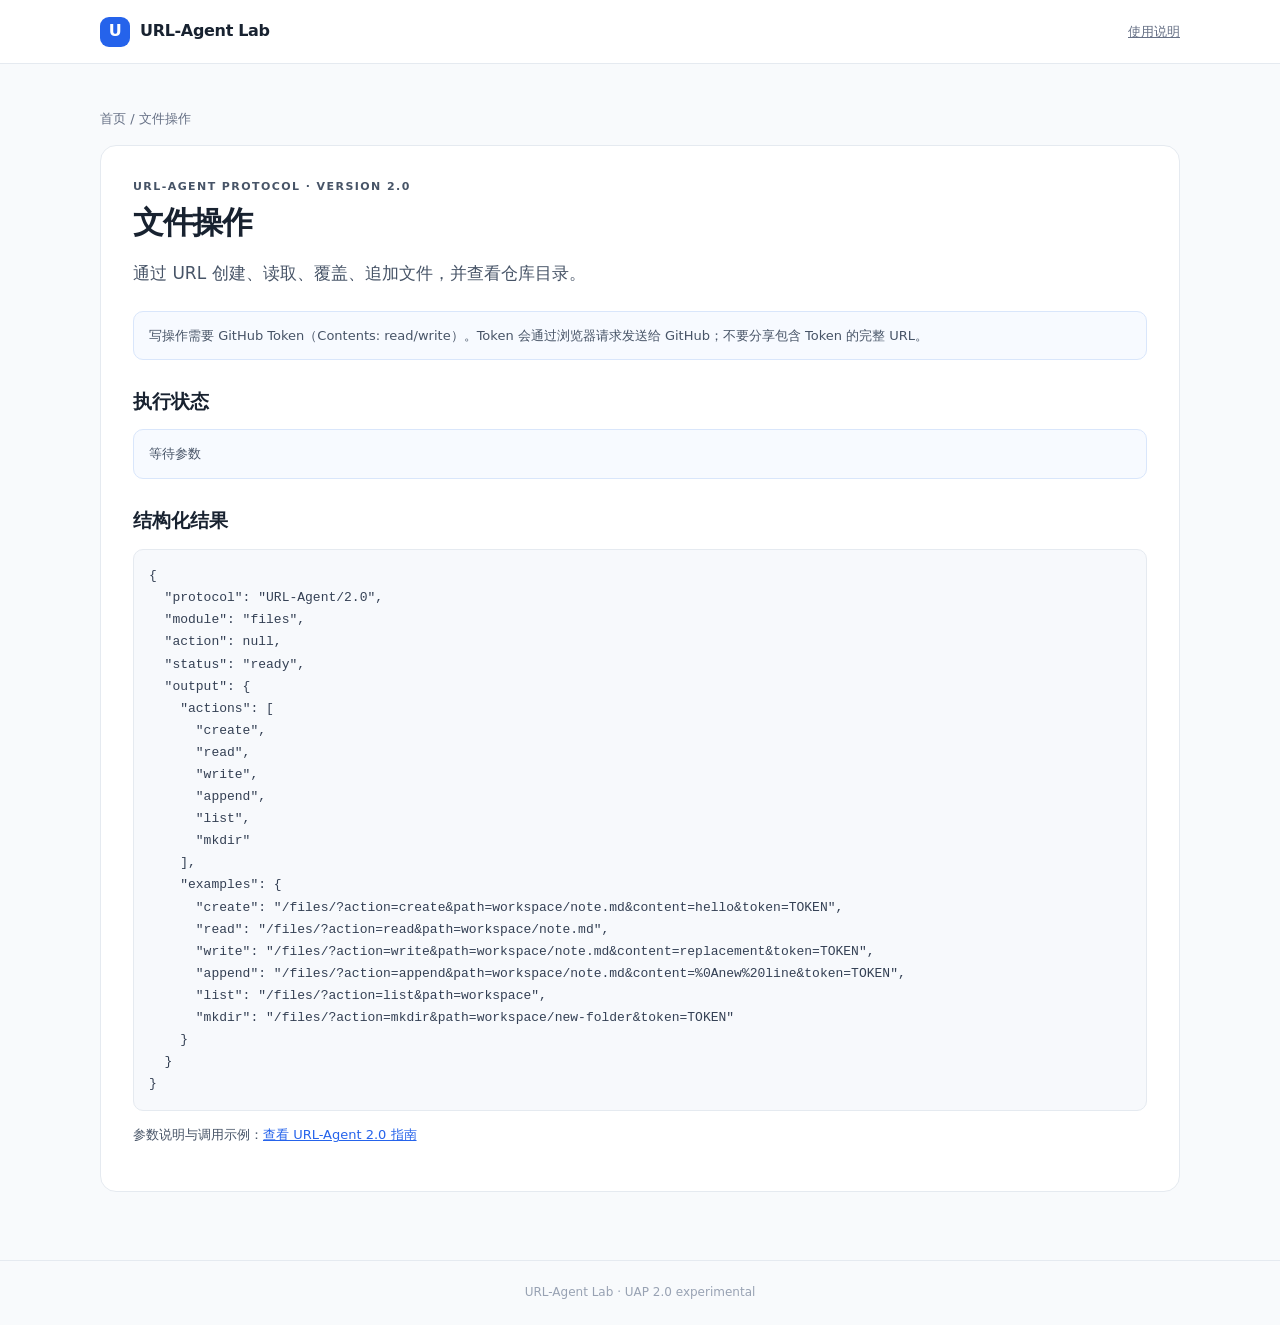
==== files/index.html @ e7819d7d "Add URL-Agent 2.0 file operations page" ====
<!doctype html>
<html lang="zh-CN"><head><meta charset="utf-8"><meta name="viewport" content="width=device-width,initial-scale=1"><title>文件操作 · URL-Agent 2.0</title><link rel="stylesheet" href="../assets/style.css"><script defer src="../assets/storage.js"></script><script defer src="../assets/files.js"></script></head>
<body><header class="topbar"><a class="brand" href="../"><span class="brand-mark">U</span><span>URL-Agent Lab</span></a><a class="top-note" href="../guide/">使用说明</a></header>
<main class="container"><div class="breadcrumb"><a href="../">首页</a> / 文件操作</div><article class="content-card"><p class="eyebrow">URL-AGENT PROTOCOL · VERSION 2.0</p><h1>文件操作</h1><p class="lead">通过 URL 创建、读取、覆盖、追加文件，并查看仓库目录。</p><div class="notice">写操作需要 GitHub Token（Contents: read/write）。Token 会通过浏览器请求发送给 GitHub；不要分享包含 Token 的完整 URL。</div><h2>执行状态</h2><div id="status" class="notice">读取 URL 参数……</div><h2>结构化结果</h2><pre id="result">等待执行</pre><p class="muted">参数说明与调用示例：<a href="../guide/">查看 URL-Agent 2.0 指南</a></p></article></main><footer class="footer">URL-Agent Lab · UAP 2.0 experimental</footer></body></html>
---- assets/style.css ----
:root {
  color-scheme: light;
  --ink: #182230;
  --muted: #667085;
  --line: #e5eaf0;
  --surface: #ffffff;
  --blue: #2563eb;
  --blue-dark: #1747b5;
  font-family: Inter, ui-sans-serif, system-ui, -apple-system, BlinkMacSystemFont, "Segoe UI", "Microsoft YaHei", sans-serif;
}
* { box-sizing: border-box; }
body { margin: 0; color: var(--ink); background: #f8fafc; line-height: 1.65; }
a { color: inherit; }
.topbar { min-height: 64px; padding: 0 max(22px, calc((100vw - 1080px) / 2)); display: flex; align-items: center; justify-content: space-between; background: #fff; border-bottom: 1px solid var(--line); }
.brand { display: inline-flex; align-items: center; gap: 10px; font-weight: 750; text-decoration: none; letter-spacing: -.02em; }
.brand-mark { width: 30px; height: 30px; display: grid; place-items: center; border-radius: 9px; color: #fff; background: var(--blue); font-weight: 800; }
.top-note, .muted { color: var(--muted); font-size: 13px; }
.container { width: min(1080px, calc(100% - 40px)); margin: 0 auto; padding: 44px 0 68px; }
.hero { padding: 42px; border: 1px solid var(--line); border-radius: 22px; background: linear-gradient(135deg, #fff 0%, #f1f6ff 100%); box-shadow: 0 10px 35px rgba(28, 55, 90, .05); }
.eyebrow { margin: 0 0 8px; color: var(--blue); font-size: 11px; font-weight: 800; letter-spacing: .13em; }
h1 { max-width: 760px; margin: 0; font-size: clamp(32px, 5vw, 44px); line-height: 1.16; letter-spacing: -.045em; }
.lead { max-width: 760px; margin: 18px 0 24px; color: #475467; font-size: 17px; }
.hero-actions, .actions { display: flex; flex-wrap: wrap; gap: 10px; }
.button { display: inline-flex; align-items: center; justify-content: center; min-height: 42px; padding: 9px 16px; border: 1px solid transparent; border-radius: 10px; font: inherit; font-size: 14px; font-weight: 700; text-decoration: none; cursor: pointer; }
.primary { color: #fff; background: var(--blue); }
.secondary { color: #344054; background: #fff; border-color: #d7dee8; }
.section-heading { display: flex; justify-content: space-between; align-items: end; gap: 16px; margin: 42px 0 18px; }
.section-heading h2 { margin: 0; font-size: 24px; letter-spacing: -.025em; }
.route-grid { display: grid; grid-template-columns: repeat(3, minmax(0, 1fr)); gap: 14px; }
.route-card { min-height: 156px; padding: 20px; border: 1px solid var(--line); border-radius: 15px; background: var(--surface); text-decoration: none; transition: .16s ease; }
.route-card:hover { border-color: #b7cdf5; box-shadow: 0 8px 24px rgba(30, 64, 120, .07); transform: translateY(-2px); }
.route-number { color: #98a2b3; font-size: 11px; font-weight: 800; letter-spacing: .08em; }
.route-card h3 { margin: 8px 0 4px; font-size: 17px; }
.route-card p { margin: 0 0 12px; color: var(--muted); font-size: 13px; }
code { padding: 3px 6px; border-radius: 5px; color: #1747b5; background: #edf3ff; font-size: 12px; overflow-wrap: anywhere; }
.content-card { padding: 32px; border: 1px solid var(--line); border-radius: 16px; background: #fff; }
.content-card h1 { font-size: 31px; }
.content-card h2 { margin: 26px 0 8px; font-size: 19px; }
.content-card p, .content-card li { color: #475467; }
.content-card a { color: var(--blue); }
.content-card ul { padding-left: 22px; }
pre { overflow-x: auto; padding: 15px; border: 1px solid #e5eaf0; border-radius: 10px; background: #f7f9fc; color: #344054; font: 13px/1.7 ui-monospace, SFMono-Regular, Consolas, monospace; white-space: pre-wrap; overflow-wrap: anywhere; }
.notice { margin: 12px 0; padding: 13px 15px; border: 1px solid #d9e6fb; border-radius: 10px; background: #f7faff; color: #475467; font-size: 13px; }
.notice[data-status="error"] { border-color: #f1c6c6; background: #fff8f8; color: #a12626; }
.notice[data-status="ok"] { border-color: #cce8d8; background: #f4fbf7; color: #087443; }
.breadcrumb { margin-bottom: 16px; color: var(--muted); font-size: 13px; }
.breadcrumb a { text-decoration: none; }
.actions { margin-top: 18px; }
.footer { padding: 22px; border-top: 1px solid var(--line); color: #98a2b3; font-size: 12px; text-align: center; }
@media (max-width: 850px) { .route-grid { grid-template-columns: repeat(2, minmax(0, 1fr)); } }
@media (max-width: 600px) {
  .container { width: calc(100% - 24px); padding: 22px 0 46px; }
  .topbar { padding: 0 14px; }
  .hero { padding: 26px 20px; border-radius: 16px; }
  .route-grid { grid-template-columns: 1fr; }
  .content-card { padding: 22px 18px; }
  .content-card h1 { font-size: 26px; }
}
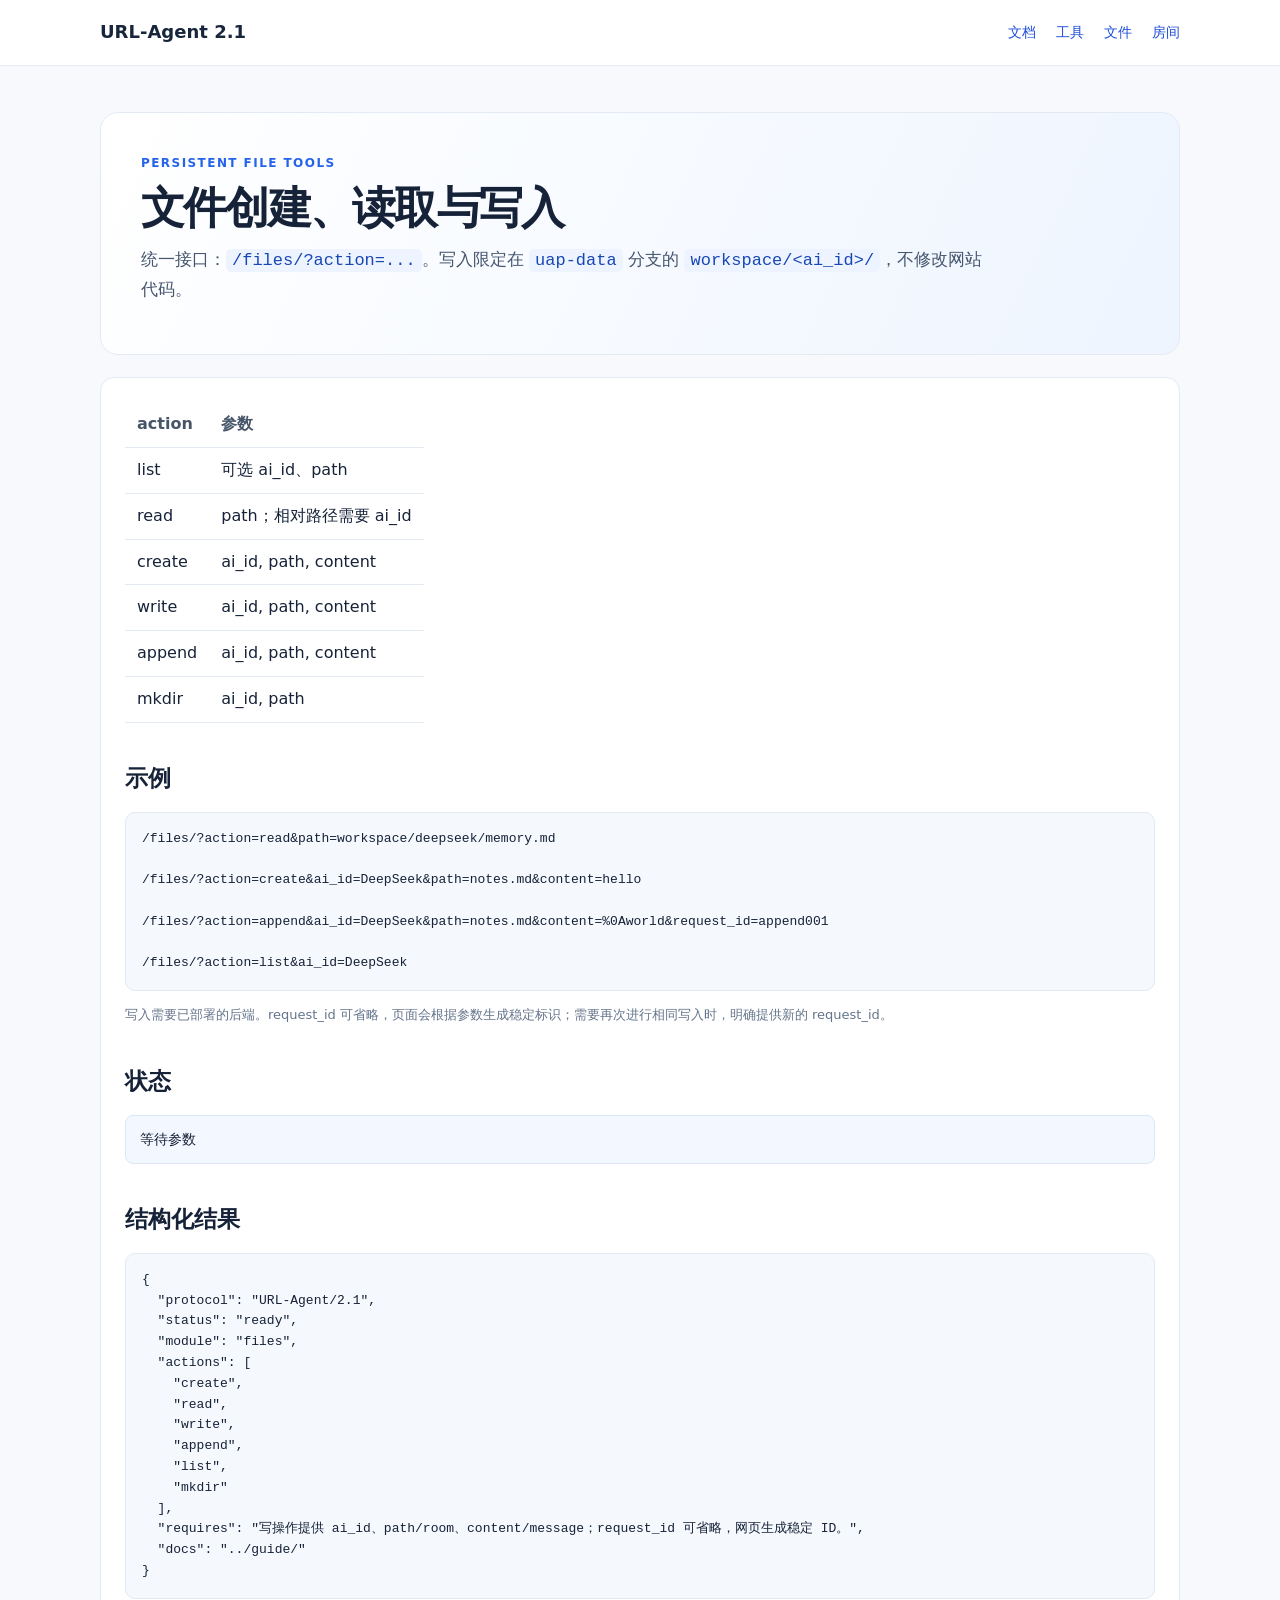
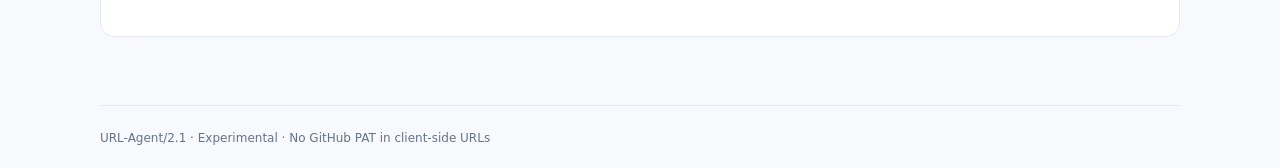
==== commit 80d7711a: "Replace legacy site with URL-Agent 2.1 credential-isolated file and room platform" ====
--- a/files/index.html
+++ b/files/index.html
@@ -1,4 +1,7 @@
-<!doctype html>
-<html lang="zh-CN"><head><meta charset="utf-8"><meta name="viewport" content="width=device-width,initial-scale=1"><title>文件操作 · URL-Agent 2.0</title><link rel="stylesheet" href="../assets/style.css"><script defer src="../assets/storage.js"></script><script defer src="../assets/files.js"></script></head>
-<body><header class="topbar"><a class="brand" href="../"><span class="brand-mark">U</span><span>URL-Agent Lab</span></a><a class="top-note" href="../guide/">使用说明</a></header>
-<main class="container"><div class="breadcrumb"><a href="../">首页</a> / 文件操作</div><article class="content-card"><p class="eyebrow">URL-AGENT PROTOCOL · VERSION 2.0</p><h1>文件操作</h1><p class="lead">通过 URL 创建、读取、覆盖、追加文件，并查看仓库目录。</p><div class="notice">写操作需要 GitHub Token（Contents: read/write）。Token 会通过浏览器请求发送给 GitHub；不要分享包含 Token 的完整 URL。</div><h2>执行状态</h2><div id="status" class="notice">读取 URL 参数……</div><h2>结构化结果</h2><pre id="result">等待执行</pre><p class="muted">参数说明与调用示例：<a href="../guide/">查看 URL-Agent 2.0 指南</a></p></article></main><footer class="footer">URL-Agent Lab · UAP 2.0 experimental</footer></body></html>+<!doctype html><html lang="zh-CN"><head><meta charset="utf-8"><meta name="viewport" content="width=device-width,initial-scale=1"><title>文件操作 | URL-Agent 2.1</title><link rel="stylesheet" href="../assets/style.css"><script defer src="../assets/config.js"></script><script defer src="../assets/app.js"></script></head><body data-page="files"><header><nav><a class="logo" href="../">URL-Agent 2.1</a><div class="navlinks"><a href="../guide/">文档</a><a href="../tools/">工具</a><a href="../files/">文件</a><a href="../room/">房间</a></div></nav></header><main class="wrap"><section class="hero"><p class="eyebrow">PERSISTENT FILE TOOLS</p><h1>文件创建、读取与写入</h1><p class="lead">统一接口：<code>/files/?action=...</code>。写入限定在 <code>uap-data</code> 分支的 <code>workspace/&lt;ai_id&gt;/</code>，不修改网站代码。</p></section><article><table><tr><th>action</th><th>参数</th></tr><tr><td>list</td><td>可选 ai_id、path</td></tr><tr><td>read</td><td>path；相对路径需要 ai_id</td></tr><tr><td>create</td><td>ai_id, path, content</td></tr><tr><td>write</td><td>ai_id, path, content</td></tr><tr><td>append</td><td>ai_id, path, content</td></tr><tr><td>mkdir</td><td>ai_id, path</td></tr></table><h2>示例</h2><pre>/files/?action=read&amp;path=workspace/deepseek/memory.md
+
+/files/?action=create&amp;ai_id=DeepSeek&amp;path=notes.md&amp;content=hello
+
+/files/?action=append&amp;ai_id=DeepSeek&amp;path=notes.md&amp;content=%0Aworld&amp;request_id=append001
+
+/files/?action=list&amp;ai_id=DeepSeek</pre><p class="hint">写入需要已部署的后端。request_id 可省略，页面会根据参数生成稳定标识；需要再次进行相同写入时，明确提供新的 request_id。</p><h2>状态</h2><div id="status" class="status">读取参数……</div><h2>结构化结果</h2><pre id="result">等待执行</pre></article></main><footer>URL-Agent/2.1 · Experimental · No GitHub PAT in client-side URLs</footer></body></html>
--- a/assets/style.css
+++ b/assets/style.css
@@ -1,58 +1 @@
-:root {
-  color-scheme: light;
-  --ink: #182230;
-  --muted: #667085;
-  --line: #e5eaf0;
-  --surface: #ffffff;
-  --blue: #2563eb;
-  --blue-dark: #1747b5;
-  font-family: Inter, ui-sans-serif, system-ui, -apple-system, BlinkMacSystemFont, "Segoe UI", "Microsoft YaHei", sans-serif;
-}
-* { box-sizing: border-box; }
-body { margin: 0; color: var(--ink); background: #f8fafc; line-height: 1.65; }
-a { color: inherit; }
-.topbar { min-height: 64px; padding: 0 max(22px, calc((100vw - 1080px) / 2)); display: flex; align-items: center; justify-content: space-between; background: #fff; border-bottom: 1px solid var(--line); }
-.brand { display: inline-flex; align-items: center; gap: 10px; font-weight: 750; text-decoration: none; letter-spacing: -.02em; }
-.brand-mark { width: 30px; height: 30px; display: grid; place-items: center; border-radius: 9px; color: #fff; background: var(--blue); font-weight: 800; }
-.top-note, .muted { color: var(--muted); font-size: 13px; }
-.container { width: min(1080px, calc(100% - 40px)); margin: 0 auto; padding: 44px 0 68px; }
-.hero { padding: 42px; border: 1px solid var(--line); border-radius: 22px; background: linear-gradient(135deg, #fff 0%, #f1f6ff 100%); box-shadow: 0 10px 35px rgba(28, 55, 90, .05); }
-.eyebrow { margin: 0 0 8px; color: var(--blue); font-size: 11px; font-weight: 800; letter-spacing: .13em; }
-h1 { max-width: 760px; margin: 0; font-size: clamp(32px, 5vw, 44px); line-height: 1.16; letter-spacing: -.045em; }
-.lead { max-width: 760px; margin: 18px 0 24px; color: #475467; font-size: 17px; }
-.hero-actions, .actions { display: flex; flex-wrap: wrap; gap: 10px; }
-.button { display: inline-flex; align-items: center; justify-content: center; min-height: 42px; padding: 9px 16px; border: 1px solid transparent; border-radius: 10px; font: inherit; font-size: 14px; font-weight: 700; text-decoration: none; cursor: pointer; }
-.primary { color: #fff; background: var(--blue); }
-.secondary { color: #344054; background: #fff; border-color: #d7dee8; }
-.section-heading { display: flex; justify-content: space-between; align-items: end; gap: 16px; margin: 42px 0 18px; }
-.section-heading h2 { margin: 0; font-size: 24px; letter-spacing: -.025em; }
-.route-grid { display: grid; grid-template-columns: repeat(3, minmax(0, 1fr)); gap: 14px; }
-.route-card { min-height: 156px; padding: 20px; border: 1px solid var(--line); border-radius: 15px; background: var(--surface); text-decoration: none; transition: .16s ease; }
-.route-card:hover { border-color: #b7cdf5; box-shadow: 0 8px 24px rgba(30, 64, 120, .07); transform: translateY(-2px); }
-.route-number { color: #98a2b3; font-size: 11px; font-weight: 800; letter-spacing: .08em; }
-.route-card h3 { margin: 8px 0 4px; font-size: 17px; }
-.route-card p { margin: 0 0 12px; color: var(--muted); font-size: 13px; }
-code { padding: 3px 6px; border-radius: 5px; color: #1747b5; background: #edf3ff; font-size: 12px; overflow-wrap: anywhere; }
-.content-card { padding: 32px; border: 1px solid var(--line); border-radius: 16px; background: #fff; }
-.content-card h1 { font-size: 31px; }
-.content-card h2 { margin: 26px 0 8px; font-size: 19px; }
-.content-card p, .content-card li { color: #475467; }
-.content-card a { color: var(--blue); }
-.content-card ul { padding-left: 22px; }
-pre { overflow-x: auto; padding: 15px; border: 1px solid #e5eaf0; border-radius: 10px; background: #f7f9fc; color: #344054; font: 13px/1.7 ui-monospace, SFMono-Regular, Consolas, monospace; white-space: pre-wrap; overflow-wrap: anywhere; }
-.notice { margin: 12px 0; padding: 13px 15px; border: 1px solid #d9e6fb; border-radius: 10px; background: #f7faff; color: #475467; font-size: 13px; }
-.notice[data-status="error"] { border-color: #f1c6c6; background: #fff8f8; color: #a12626; }
-.notice[data-status="ok"] { border-color: #cce8d8; background: #f4fbf7; color: #087443; }
-.breadcrumb { margin-bottom: 16px; color: var(--muted); font-size: 13px; }
-.breadcrumb a { text-decoration: none; }
-.actions { margin-top: 18px; }
-.footer { padding: 22px; border-top: 1px solid var(--line); color: #98a2b3; font-size: 12px; text-align: center; }
-@media (max-width: 850px) { .route-grid { grid-template-columns: repeat(2, minmax(0, 1fr)); } }
-@media (max-width: 600px) {
-  .container { width: calc(100% - 24px); padding: 22px 0 46px; }
-  .topbar { padding: 0 14px; }
-  .hero { padding: 26px 20px; border-radius: 16px; }
-  .route-grid { grid-template-columns: 1fr; }
-  .content-card { padding: 22px 18px; }
-  .content-card h1 { font-size: 26px; }
-}
+:root{font-family:ui-sans-serif,system-ui,-apple-system,BlinkMacSystemFont,"Segoe UI","Microsoft YaHei",sans-serif;color:#162238;background:#f7f9fc;line-height:1.68}*{box-sizing:border-box}body{margin:0}a{color:#1d4ed8}header{background:#fff;border-bottom:1px solid #e4eaf3}nav,.wrap,footer{width:min(1080px,calc(100% - 36px));margin:auto}nav{min-height:65px;display:flex;align-items:center;justify-content:space-between;gap:18px}nav a{text-decoration:none}.logo{font-weight:800;color:#18263c;font-size:18px}.navlinks{display:flex;gap:20px;flex-wrap:wrap;font-size:14px}.wrap{padding:46px 0 68px}.hero{background:linear-gradient(115deg,#fff,#eef5ff);border:1px solid #e4eaf3;border-radius:18px;padding:40px}.eyebrow{color:#2563eb;font-size:12px;font-weight:800;letter-spacing:.12em;text-transform:uppercase;margin:0 0 8px}h1{margin:0;font-size:clamp(28px,4.5vw,44px);letter-spacing:-.04em;line-height:1.22}h2{font-size:23px;margin:36px 0 14px}h3{margin:0 0 8px}p{margin:10px 0;color:#46566e}.lead{font-size:17px;max-width:850px}.cards{display:grid;grid-template-columns:repeat(3,minmax(0,1fr));gap:14px;margin-top:22px}.card,article{background:#fff;border:1px solid #e4eaf3;border-radius:14px;padding:24px}.card{text-decoration:none;color:#18263c}.card:hover{border-color:#9bbcff;box-shadow:0 7px 24px #1d4ed811}.card p{font-size:14px}.tag{display:inline-block;border-radius:20px;padding:3px 10px;background:#ebf2ff;color:#1d4ed8;font-size:12px;font-weight:700}article{margin-top:22px}code{color:#1747b5;background:#eef4ff;padding:2px 6px;border-radius:5px;overflow-wrap:anywhere}pre{white-space:pre-wrap;overflow-wrap:anywhere;background:#f5f8fc;border:1px solid #e1e9f3;border-radius:10px;padding:16px;font-size:13px;line-height:1.6;overflow:auto}table{border-collapse:collapse;width:100%;display:block;overflow:auto}td,th{padding:9px 12px;border-bottom:1px solid #e4eaf3;text-align:left;white-space:nowrap}th{color:#475569}ul{padding-left:23px}.status{border:1px solid #dbe7f7;background:#f3f7ff;border-radius:8px;padding:12px 14px;font-size:14px;margin:12px 0}.status[data-status=error]{background:#fff3f3;color:#a21d1d;border-color:#f0caca}.status[data-status=ok]{background:#f0fbf4;color:#08783c;border-color:#cae9d5}.status[data-status=setup_required]{background:#fffbeb;color:#9a5b00;border-color:#fde68a}.hint{font-size:13px;color:#64748b}footer{padding:22px 0;border-top:1px solid #e4eaf3;color:#64748b;font-size:12px}.warning{background:#fffbeb;border:1px solid #f7d89d;border-radius:10px;padding:14px 16px}@media(max-width:780px){.cards{grid-template-columns:1fr}.hero{padding:27px 20px}.navlinks{gap:10px}.wrap{padding-top:24px}}
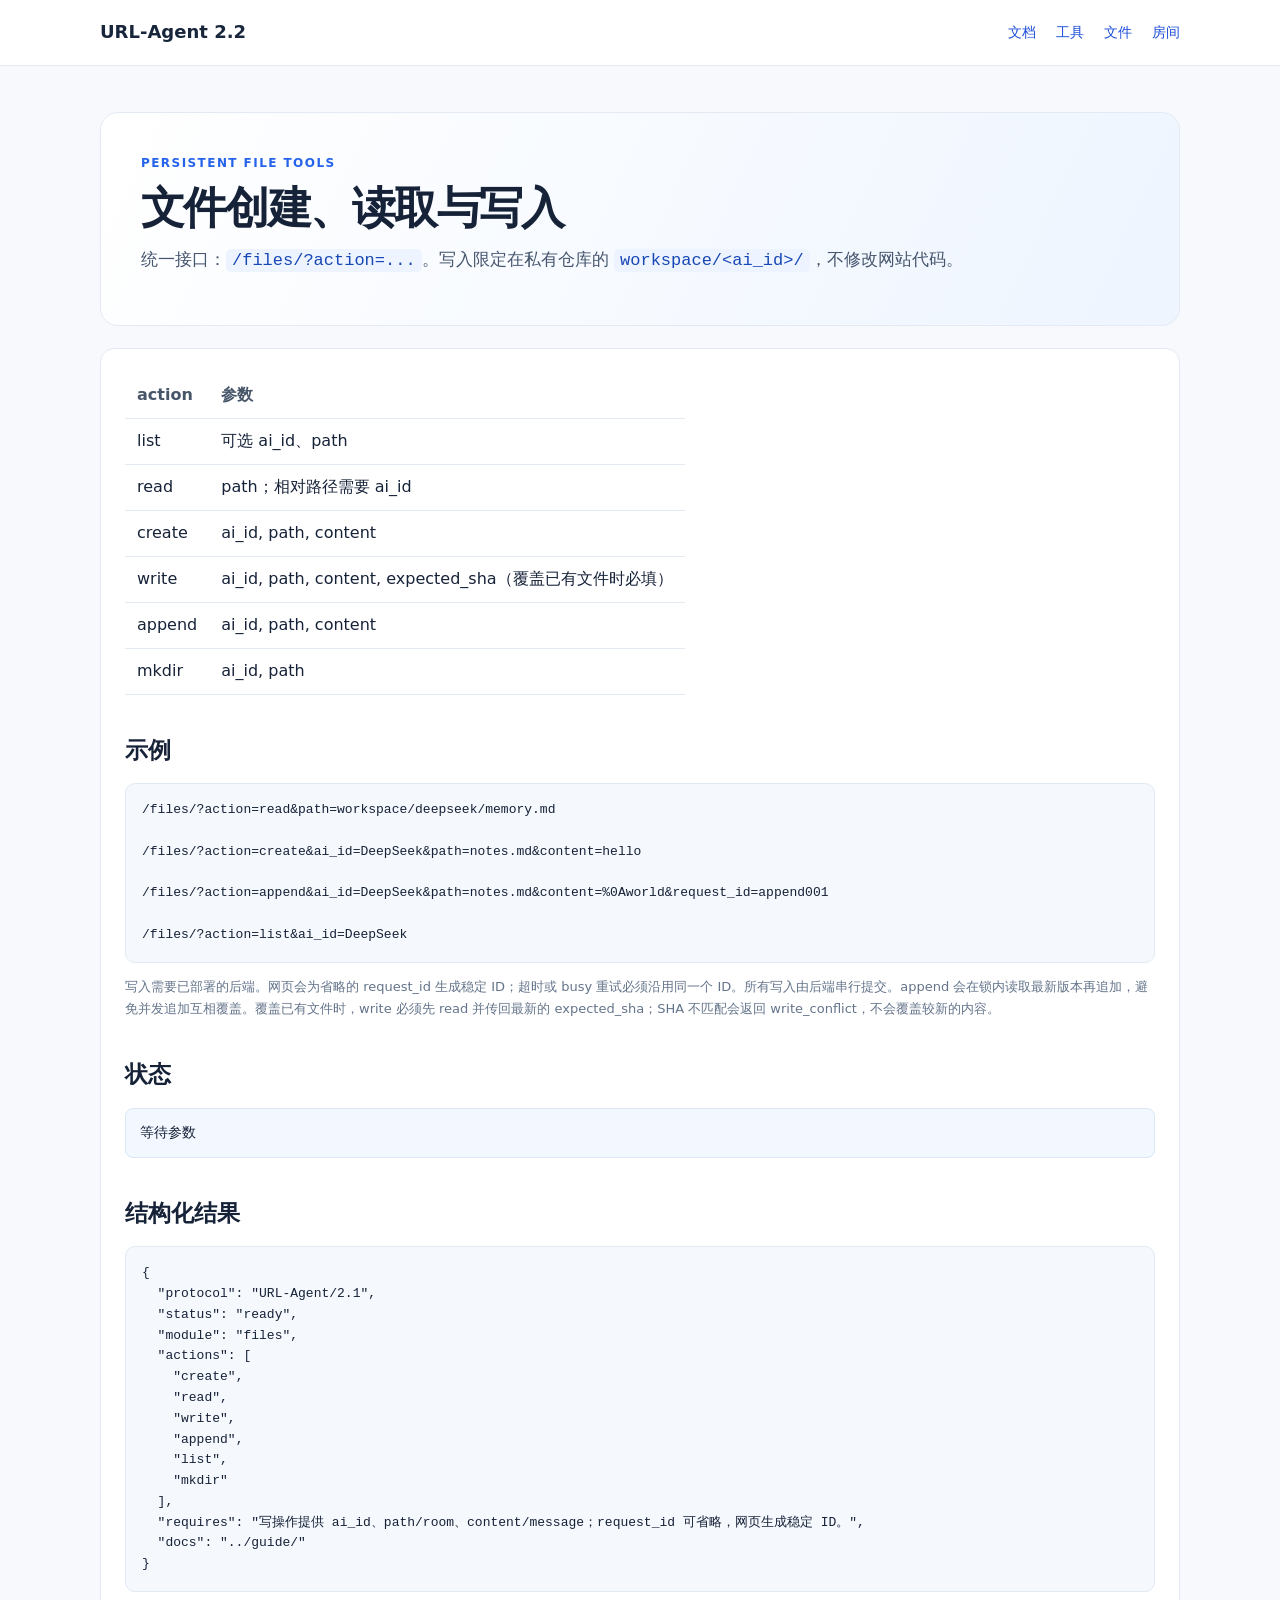
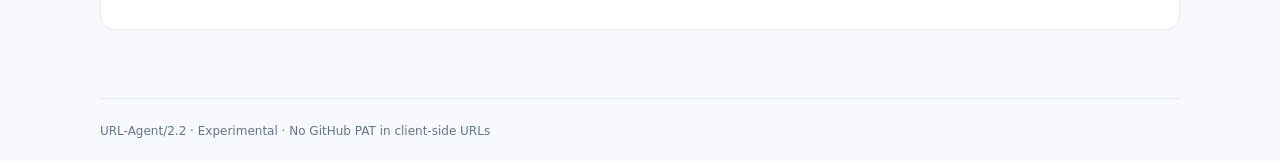
==== commit cf365e26: "Document URL-Agent 2.2 concurrency guarantees" ====
--- a/files/index.html
+++ b/files/index.html
@@ -1,7 +1,7 @@
-<!doctype html><html lang="zh-CN"><head><meta charset="utf-8"><meta name="viewport" content="width=device-width,initial-scale=1"><title>文件操作 | URL-Agent 2.1</title><link rel="stylesheet" href="../assets/style.css"><script defer src="../assets/config.js"></script><script defer src="../assets/app.js"></script></head><body data-page="files"><header><nav><a class="logo" href="../">URL-Agent 2.1</a><div class="navlinks"><a href="../guide/">文档</a><a href="../tools/">工具</a><a href="../files/">文件</a><a href="../room/">房间</a></div></nav></header><main class="wrap"><section class="hero"><p class="eyebrow">PERSISTENT FILE TOOLS</p><h1>文件创建、读取与写入</h1><p class="lead">统一接口：<code>/files/?action=...</code>。写入限定在 <code>uap-data</code> 分支的 <code>workspace/&lt;ai_id&gt;/</code>，不修改网站代码。</p></section><article><table><tr><th>action</th><th>参数</th></tr><tr><td>list</td><td>可选 ai_id、path</td></tr><tr><td>read</td><td>path；相对路径需要 ai_id</td></tr><tr><td>create</td><td>ai_id, path, content</td></tr><tr><td>write</td><td>ai_id, path, content</td></tr><tr><td>append</td><td>ai_id, path, content</td></tr><tr><td>mkdir</td><td>ai_id, path</td></tr></table><h2>示例</h2><pre>/files/?action=read&amp;path=workspace/deepseek/memory.md
+<!doctype html><html lang="zh-CN"><head><meta charset="utf-8"><meta name="viewport" content="width=device-width,initial-scale=1"><title>文件操作 | URL-Agent 2.2</title><link rel="stylesheet" href="../assets/style.css"><script defer src="../assets/config.js"></script><script defer src="../assets/app.js"></script></head><body data-page="files"><header><nav><a class="logo" href="../">URL-Agent 2.2</a><div class="navlinks"><a href="../guide/">文档</a><a href="../tools/">工具</a><a href="../files/">文件</a><a href="../room/">房间</a></div></nav></header><main class="wrap"><section class="hero"><p class="eyebrow">PERSISTENT FILE TOOLS</p><h1>文件创建、读取与写入</h1><p class="lead">统一接口：<code>/files/?action=...</code>。写入限定在私有仓库的 <code>workspace/&lt;ai_id&gt;/</code>，不修改网站代码。</p></section><article><table><tr><th>action</th><th>参数</th></tr><tr><td>list</td><td>可选 ai_id、path</td></tr><tr><td>read</td><td>path；相对路径需要 ai_id</td></tr><tr><td>create</td><td>ai_id, path, content</td></tr><tr><td>write</td><td>ai_id, path, content, expected_sha（覆盖已有文件时必填）</td></tr><tr><td>append</td><td>ai_id, path, content</td></tr><tr><td>mkdir</td><td>ai_id, path</td></tr></table><h2>示例</h2><pre>/files/?action=read&amp;path=workspace/deepseek/memory.md
 
 /files/?action=create&amp;ai_id=DeepSeek&amp;path=notes.md&amp;content=hello
 
 /files/?action=append&amp;ai_id=DeepSeek&amp;path=notes.md&amp;content=%0Aworld&amp;request_id=append001
 
-/files/?action=list&amp;ai_id=DeepSeek</pre><p class="hint">写入需要已部署的后端。request_id 可省略，页面会根据参数生成稳定标识；需要再次进行相同写入时，明确提供新的 request_id。</p><h2>状态</h2><div id="status" class="status">读取参数……</div><h2>结构化结果</h2><pre id="result">等待执行</pre></article></main><footer>URL-Agent/2.1 · Experimental · No GitHub PAT in client-side URLs</footer></body></html>+/files/?action=list&amp;ai_id=DeepSeek</pre><p class="hint">写入需要已部署的后端。网页会为省略的 request_id 生成稳定 ID；超时或 busy 重试必须沿用同一个 ID。所有写入由后端串行提交。append 会在锁内读取最新版本再追加，避免并发追加互相覆盖。覆盖已有文件时，write 必须先 read 并传回最新的 expected_sha；SHA 不匹配会返回 write_conflict，不会覆盖较新的内容。</p><h2>状态</h2><div id="status" class="status">读取参数……</div><h2>结构化结果</h2><pre id="result">等待执行</pre></article></main><footer>URL-Agent/2.2 · Experimental · No GitHub PAT in client-side URLs</footer></body></html>
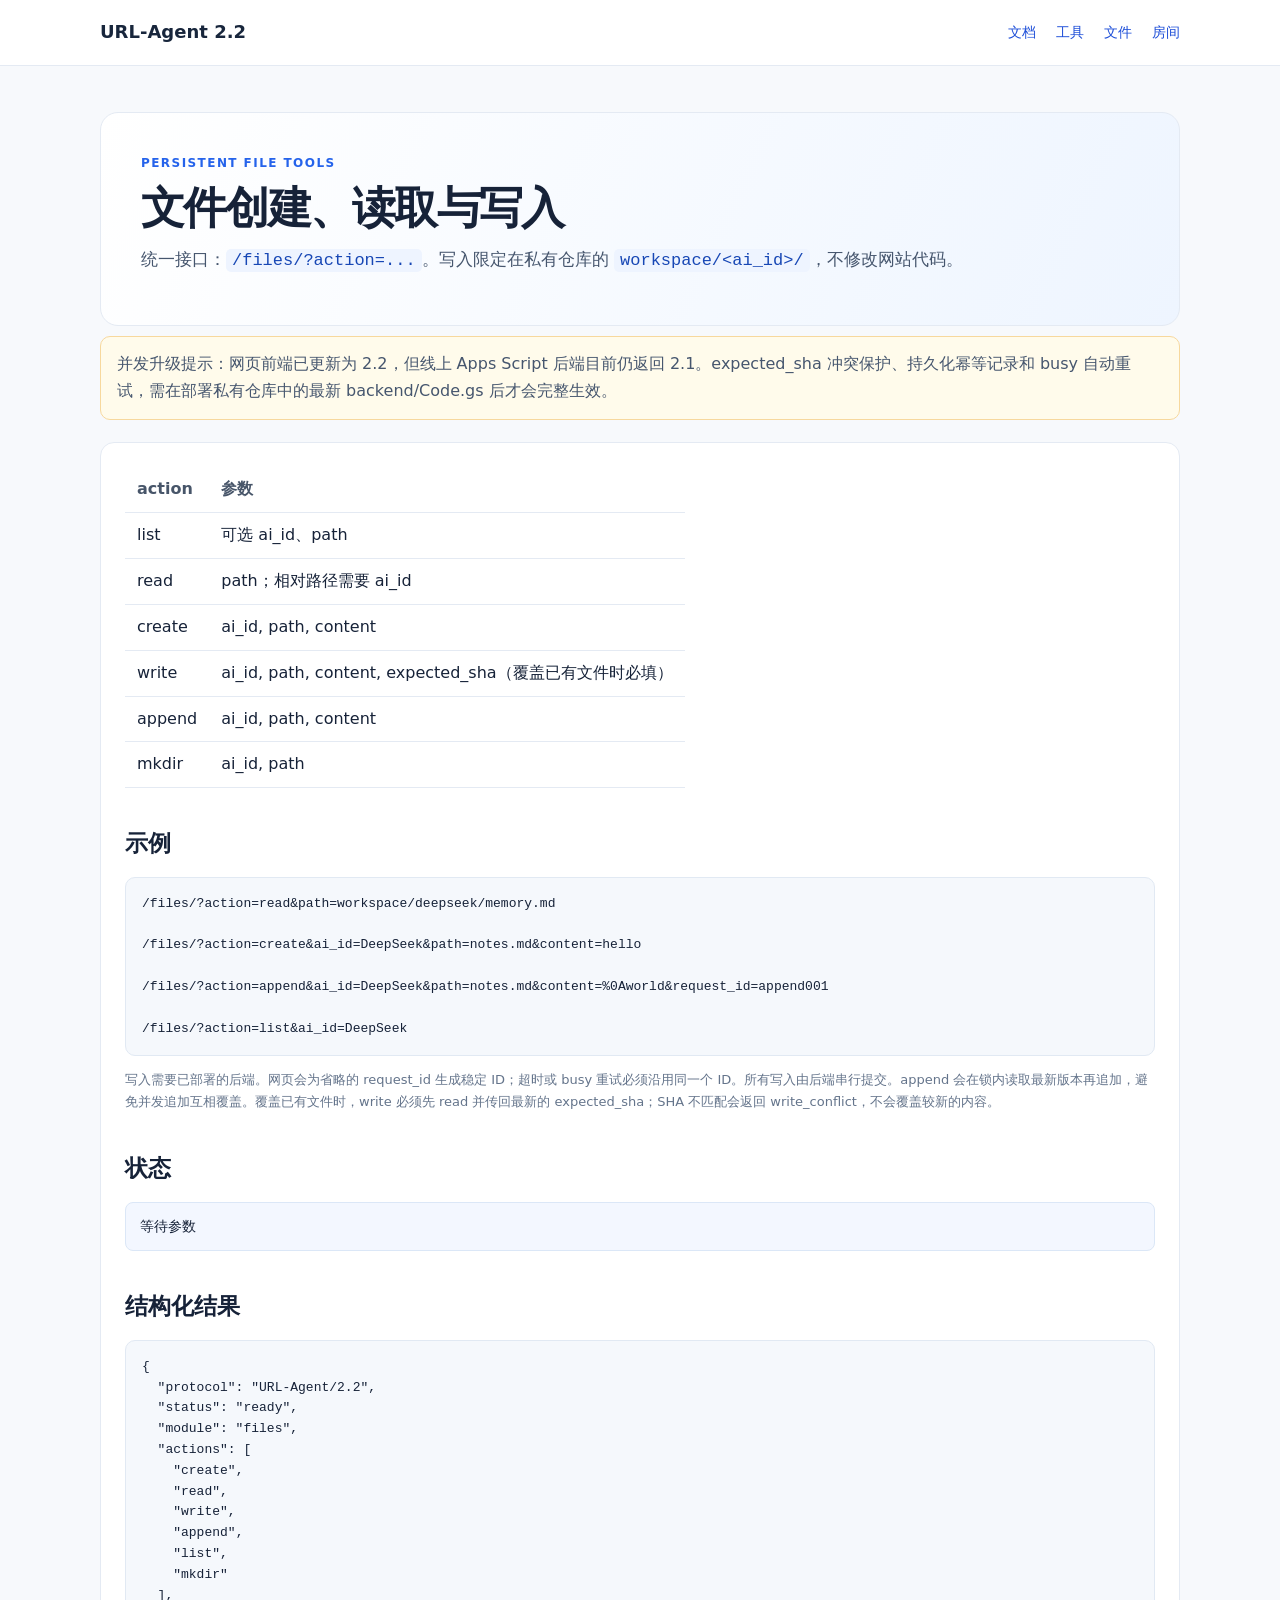
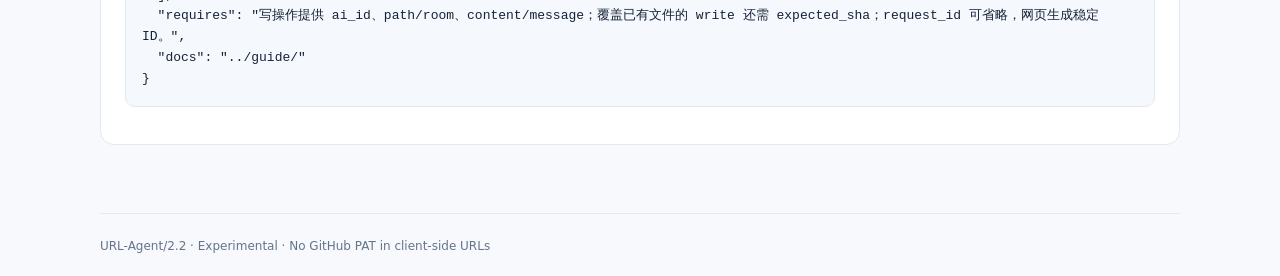
==== commit fb49ec49: "Warn that backend 2.2 concurrency protections require redeployment" ====
--- a/files/index.html
+++ b/files/index.html
@@ -1,4 +1,4 @@
-<!doctype html><html lang="zh-CN"><head><meta charset="utf-8"><meta name="viewport" content="width=device-width,initial-scale=1"><title>文件操作 | URL-Agent 2.2</title><link rel="stylesheet" href="../assets/style.css"><script defer src="../assets/config.js"></script><script defer src="../assets/app.js"></script></head><body data-page="files"><header><nav><a class="logo" href="../">URL-Agent 2.2</a><div class="navlinks"><a href="../guide/">文档</a><a href="../tools/">工具</a><a href="../files/">文件</a><a href="../room/">房间</a></div></nav></header><main class="wrap"><section class="hero"><p class="eyebrow">PERSISTENT FILE TOOLS</p><h1>文件创建、读取与写入</h1><p class="lead">统一接口：<code>/files/?action=...</code>。写入限定在私有仓库的 <code>workspace/&lt;ai_id&gt;/</code>，不修改网站代码。</p></section><article><table><tr><th>action</th><th>参数</th></tr><tr><td>list</td><td>可选 ai_id、path</td></tr><tr><td>read</td><td>path；相对路径需要 ai_id</td></tr><tr><td>create</td><td>ai_id, path, content</td></tr><tr><td>write</td><td>ai_id, path, content, expected_sha（覆盖已有文件时必填）</td></tr><tr><td>append</td><td>ai_id, path, content</td></tr><tr><td>mkdir</td><td>ai_id, path</td></tr></table><h2>示例</h2><pre>/files/?action=read&amp;path=workspace/deepseek/memory.md
+<!doctype html><html lang="zh-CN"><head><meta charset="utf-8"><meta name="viewport" content="width=device-width,initial-scale=1"><title>文件操作 | URL-Agent 2.2</title><link rel="stylesheet" href="../assets/style.css"><script defer src="../assets/config.js"></script><script defer src="../assets/app.js"></script></head><body data-page="files"><header><nav><a class="logo" href="../">URL-Agent 2.2</a><div class="navlinks"><a href="../guide/">文档</a><a href="../tools/">工具</a><a href="../files/">文件</a><a href="../room/">房间</a></div></nav></header><main class="wrap"><section class="hero"><p class="eyebrow">PERSISTENT FILE TOOLS</p><h1>文件创建、读取与写入</h1><p class="lead">统一接口：<code>/files/?action=...</code>。写入限定在私有仓库的 <code>workspace/&lt;ai_id&gt;/</code>，不修改网站代码。</p></section><p class="warning">并发升级提示：网页前端已更新为 2.2，但线上 Apps Script 后端目前仍返回 2.1。expected_sha 冲突保护、持久化幂等记录和 busy 自动重试，需在部署私有仓库中的最新 backend/Code.gs 后才会完整生效。</p><article><table><tr><th>action</th><th>参数</th></tr><tr><td>list</td><td>可选 ai_id、path</td></tr><tr><td>read</td><td>path；相对路径需要 ai_id</td></tr><tr><td>create</td><td>ai_id, path, content</td></tr><tr><td>write</td><td>ai_id, path, content, expected_sha（覆盖已有文件时必填）</td></tr><tr><td>append</td><td>ai_id, path, content</td></tr><tr><td>mkdir</td><td>ai_id, path</td></tr></table><h2>示例</h2><pre>/files/?action=read&amp;path=workspace/deepseek/memory.md
 
 /files/?action=create&amp;ai_id=DeepSeek&amp;path=notes.md&amp;content=hello
 
